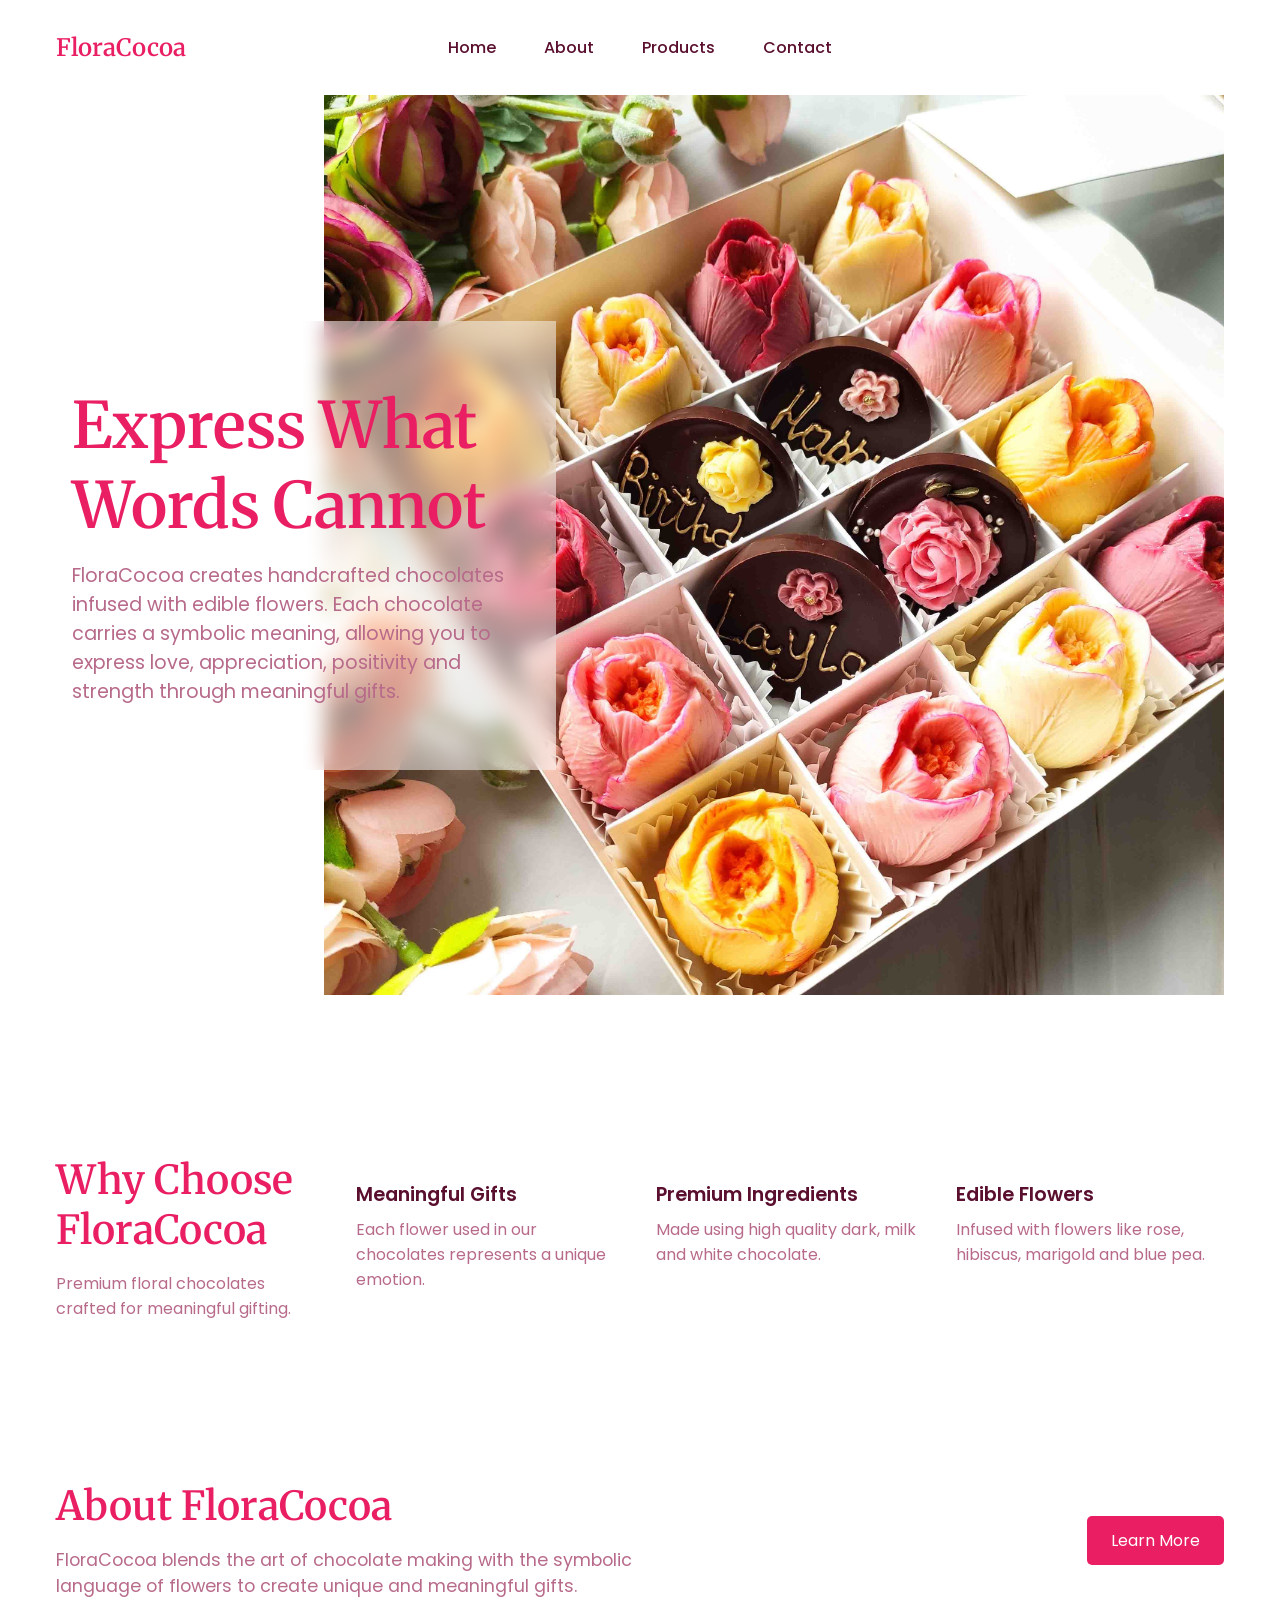
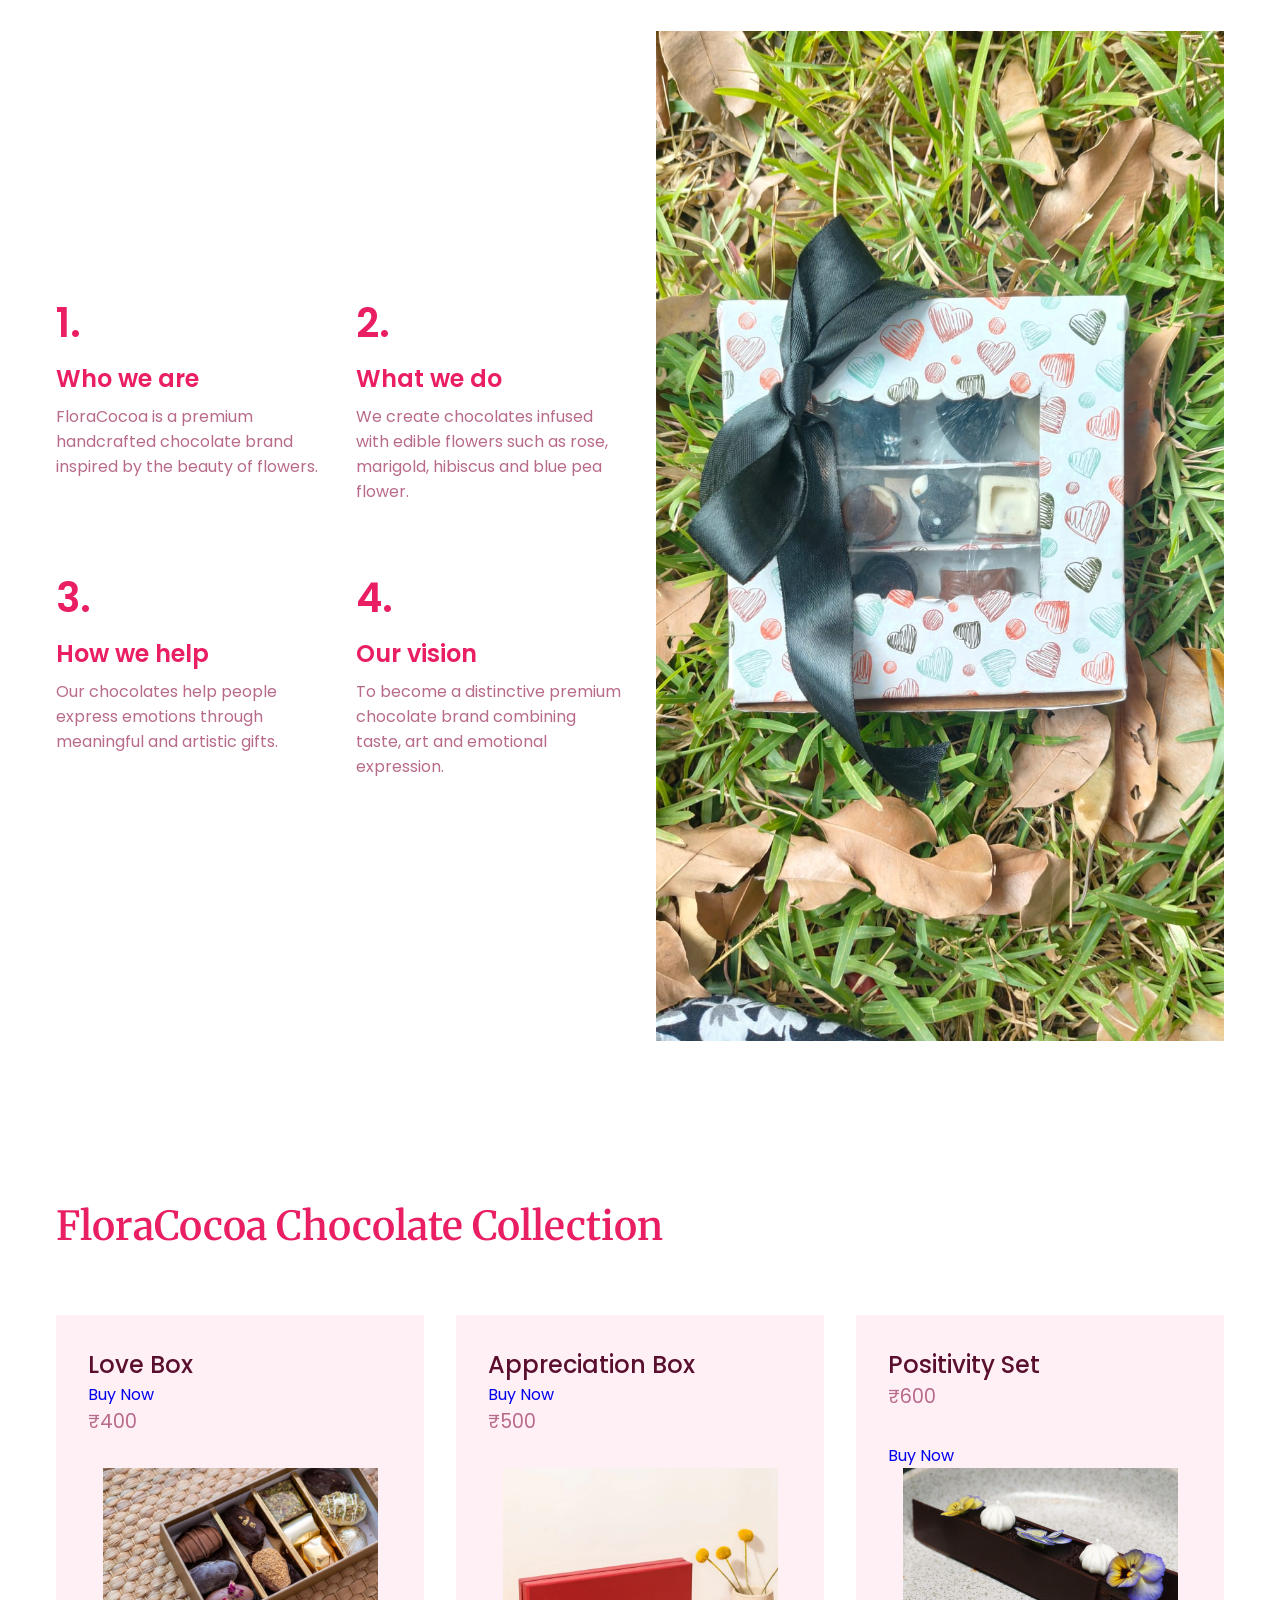
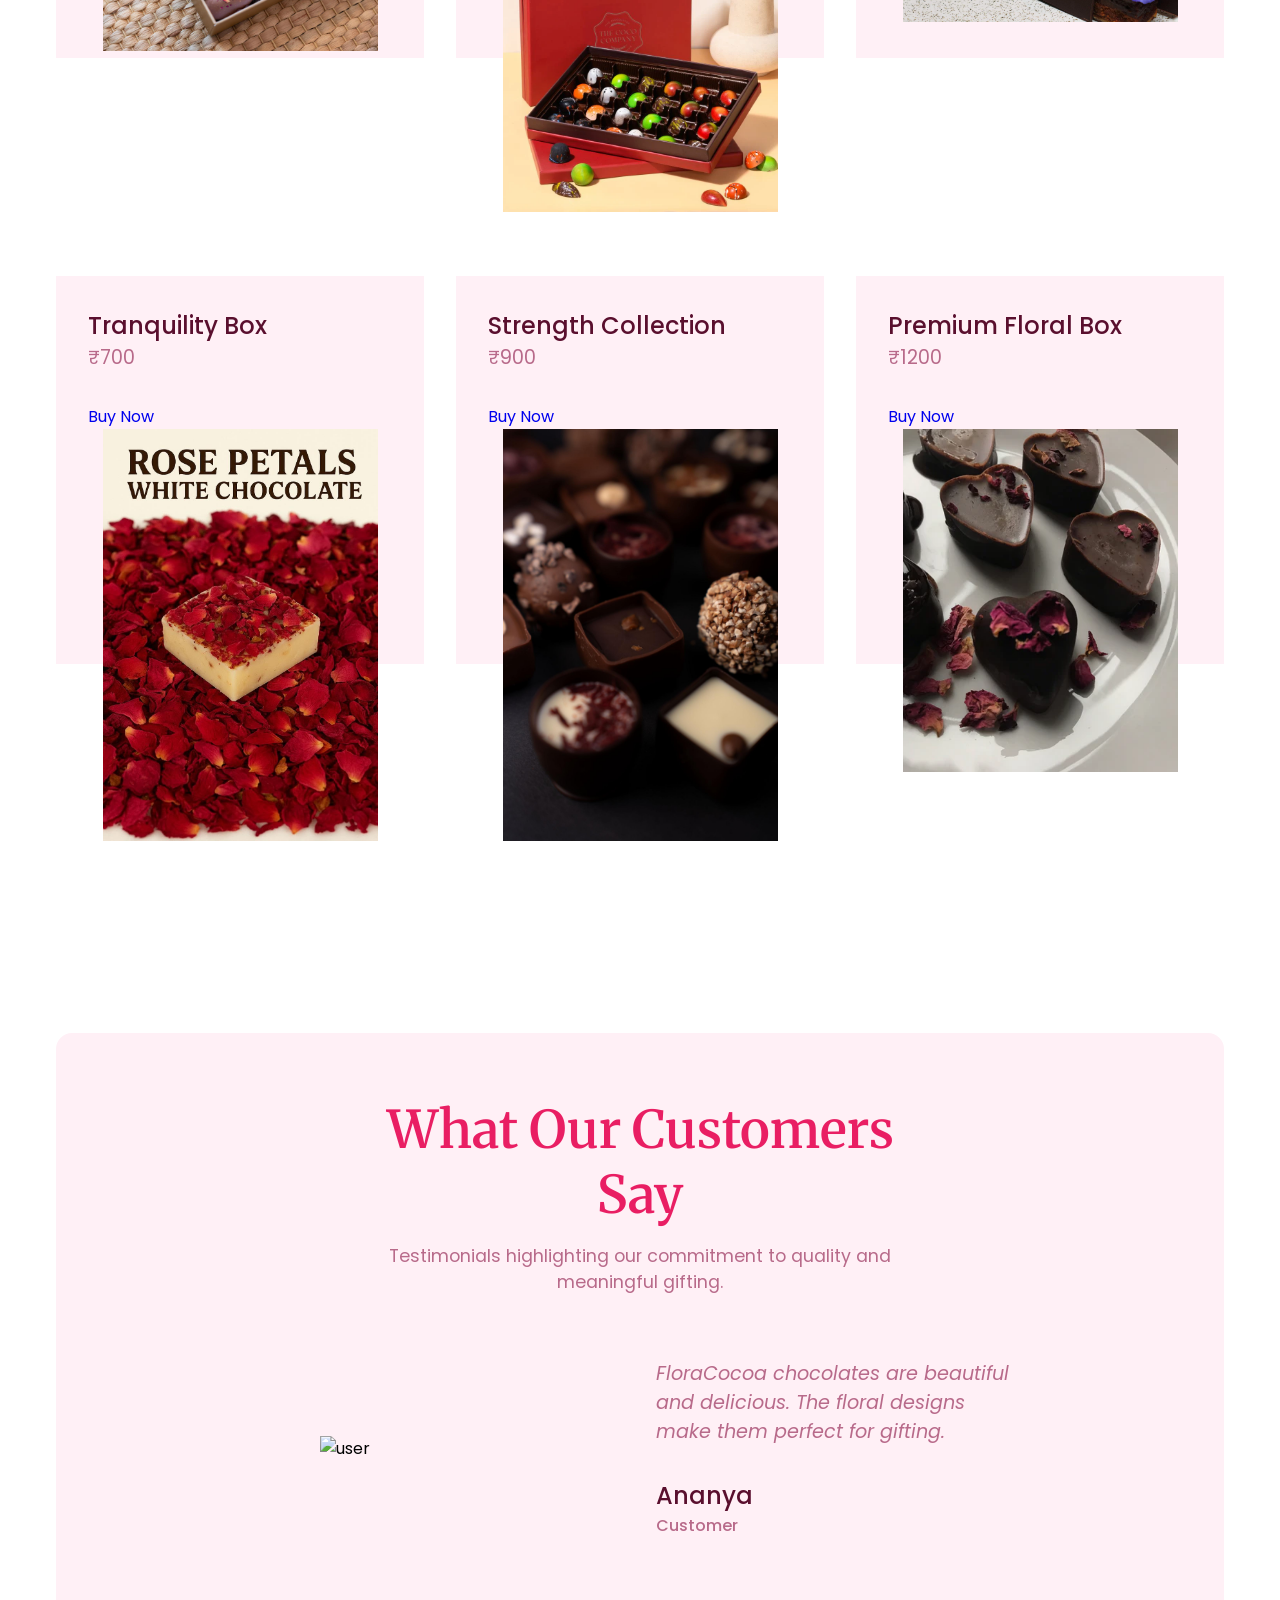
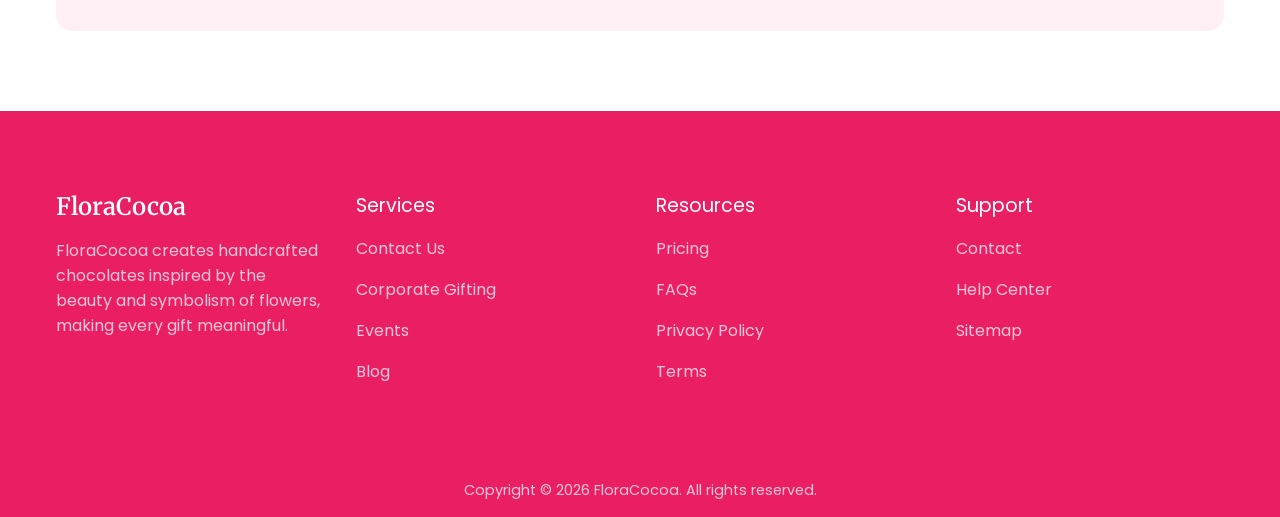
==== index.html @ 935d4919 "Add files via upload" ====
<!DOCTYPE html>
<html lang="en">
<head>
<meta charset="UTF-8">
<meta name="viewport" content="width=device-width, initial-scale=1.0">

<link href="https://cdn.jsdelivr.net/npm/remixicon@4.3.0/fonts/remixicon.css" rel="stylesheet"/>
<link rel="stylesheet" href="https://cdn.jsdelivr.net/npm/swiper@11/swiper-bundle.min.css"/>

<link rel="stylesheet" href="styles.css">

<title>FloraCocoa - Express What Words Cannot</title>

</head>

<body>

<nav>
<div class="nav__header">
<div class="nav__logo">
<a href="#" class="logo">FloraCocoa</a>
</div>

<div class="nav__menu__btn" id="menu-btn">
<i class="ri-menu-line"></i>
</div>
</div>

<ul class="nav__links" id="nav-links">
<li><a href="#home">Home</a></li>
<li><a href="#about">About</a></li>
<li><a href="#product">Products</a></li>
<li><a href="#contact">Contact</a></li>
</ul>

<div class="nav__search" id="nav-search">
<input type="text" placeholder="Search chocolates"/>
<span><i class="ri-search-2-line"></i></span>
</div>
</nav>


<header class="section__container header__container" id="home">

<div class="header__image">
<img src="assets/header.jpg" alt="Floral Chocolate">
</div>

<div class="header__content">
<div>
<h1>Express What Words Cannot</h1>

<p>
FloraCocoa creates handcrafted chocolates infused with edible flowers.
Each chocolate carries a symbolic meaning, allowing you to express
love, appreciation, positivity and strength through meaningful gifts.
</p>

</div>
</div>

</header>


<section class="section__container deals__container">

<div class="deals__card">
<h2 class="section__header">Why Choose FloraCocoa</h2>
<p>Premium floral chocolates crafted for meaningful gifting.</p>
</div>

<div class="deals__card">
<span><i class="ri-heart-line"></i></span>
<h4>Meaningful Gifts</h4>
<p>Each flower used in our chocolates represents a unique emotion.</p>
</div>

<div class="deals__card">
<span><i class="ri-cup-line"></i></span>
<h4>Premium Ingredients</h4>
<p>Made using high quality dark, milk and white chocolate.</p>
</div>

<div class="deals__card">
<span><i class="ri-flower-line"></i></span>
<h4>Edible Flowers</h4>
<p>Infused with flowers like rose, hibiscus, marigold and blue pea.</p>
</div>

</section>


<section class="section__container about__container" id="about">

<div class="about__header">

<div>
<h2 class="section__header">About FloraCocoa</h2>

<p class="section__description">
FloraCocoa blends the art of chocolate making with the symbolic
language of flowers to create unique and meaningful gifts.
</p>
</div>

<a href="learn.html" class="about__btn">Learn More</a>

</div>


<div class="about__content">

<div class="about__image">
<img src="assets/about.png" alt="Floral Chocolate">
</div>


<div class="about__grid">

<div class="about__card">
<h3>1.</h3>
<h4>Who we are</h4>
<p>
FloraCocoa is a premium handcrafted chocolate brand inspired
by the beauty of flowers.
</p>
</div>

<div class="about__card">
<h3>2.</h3>
<h4>What we do</h4>
<p>
We create chocolates infused with edible flowers such as rose,
marigold, hibiscus and blue pea flower.
</p>
</div>

<div class="about__card">
<h3>3.</h3>
<h4>How we help</h4>
<p>
Our chocolates help people express emotions through
meaningful and artistic gifts.
</p>
</div>

<div class="about__card">
<h3>4.</h3>
<h4>Our vision</h4>
<p>
To become a distinctive premium chocolate brand combining
taste, art and emotional expression.
</p>
</div>

</div>

</div>

</section>



<section class="section__container product__container" id="product">

<h2 class="section__header">FloraCocoa Chocolate Collection</h2>

<div class="product__grid">

<div class="product__card">
<h4>Love Box</h4>
<a href="payment.html">Buy Now</a>
<p>₹400</p>
<img src="assets/chocolate1.jpg" alt="Love Box">
</div>

<div class="product__card">
<h4>Appreciation Box</h4>
<a href="payment.html">Buy Now</a>
<p>₹500</p>
<img src="assets/chocolate2.jpg" alt="Appreciation Box">
</div>

<div class="product__card">
<h4>Positivity Set</h4>
<p>₹600</p>
<a href="payment.html">Buy Now</a>
<img src="assets/chocolate3.jpg" alt="Positivity Set">
</div>

<div class="product__card">
<h4>Tranquility Box</h4>
<p>₹700</p>
<a href="payment.html">Buy Now</a>
<img src="assets/chocolate4.jpg" alt="Tranquility Box">
</div>

<div class="product__card">
<h4>Strength Collection</h4>
<p>₹900</p>
<a href="payment.html">Buy Now</a>
<img src="assets/chocolate5.jpg" alt="Strength Collection">
</div>

<div class="product__card">
<h4>Premium Floral Box</h4>
<p>₹1200</p>
<a href="payment.html">Buy Now</a>
<img src="assets/chocolate6.jpg" alt="Premium Box">
</div>

</div>

</section>



<section class="section__container client__container">

<div class="client__content">

<h2 class="section__header">What Our Customers Say</h2>

<p class="section__description">
Testimonials highlighting our commitment to quality and meaningful gifting.
</p>


<div class="swiper">

<div class="swiper-wrapper">

<div class="swiper-slide">
<div class="client__card">
<img src="assets/user1.jpg" alt="user">
<div>
<p>
FloraCocoa chocolates are beautiful and delicious.
The floral designs make them perfect for gifting.
</p>
<h4>Ananya</h4>
<h5>Customer</h5>
</div>
</div>
</div>

<div class="swiper-slide">
<div class="client__card">
<img src="assets/user2.jpg" alt="user">
<div>
<p>
The symbolism behind each chocolate makes the gift
very meaningful. Loved the packaging too.
</p>
<h4>Rahul</h4>
<h5>Entrepreneur</h5>
</div>
</div>
</div>

</div>

</div>

</div>

</section>



<footer class="footer" id="contact">

<div class="section__container footer__container">

<div class="footer__col">

<div class="footer__logo">
<a href="#" class="logo">FloraCocoa</a>
</div>

<p>
FloraCocoa creates handcrafted chocolates inspired by
the beauty and symbolism of flowers, making every gift meaningful.
</p>

<ul class="footer__socials">
<li><a href="#"><i class="ri-facebook-fill"></i></a></li>
<li><a href="#"><i class="ri-twitter-fill"></i></a></li>
<li><a href="#"><i class="ri-instagram-fill"></i></a></li>
</ul>

</div>


<div class="footer__col">
<h4>Services</h4>
<ul class="footer__links">
<li><a href="#">Contact Us</a></li>
<li><a href="#">Corporate Gifting</a></li>
<li><a href="#">Events</a></li>
<li><a href="#">Blog</a></li>
</ul>
</div>


<div class="footer__col">
<h4>Resources</h4>
<ul class="footer__links">
<li><a href="#">Pricing</a></li>
<li><a href="#">FAQs</a></li>
<li><a href="#">Privacy Policy</a></li>
<li><a href="#">Terms</a></li>
</ul>
</div>


<div class="footer__col">
<h4>Support</h4>
<ul class="footer__links">
<li><a href="#">Contact</a></li>
<li><a href="#">Help Center</a></li>
<li><a href="#">Sitemap</a></li>
</ul>
</div>

</div>


<div class="footer__bar">
Copyright © 2026 FloraCocoa. All rights reserved.
</div>

</footer>


<script src="https://unpkg.com/scrollreveal"></script>
<script src="https://cdn.jsdelivr.net/npm/swiper@11/swiper-bundle.min.js"></script>

<script src="main.js"></script>

</body>
</html>
---- styles.css ----
@import url("https://fonts.googleapis.com/css2?family=Merriweather:ital,wght@0,300;0,400;0,700;0,900;1,300;1,400;1,700;1,900&family=Poppins:ital,wght@0,100;0,200;0,300;0,400;0,500;0,600;0,700;0,800;0,900;1,100;1,200;1,300;1,400;1,500;1,600;1,700;1,800;1,900&display=swap");

:root {
  --primary-color: #e91e63;
  --text-dark: #5a0f2e;
  --text-light: #b86a8a;
  --extra-light: #fff0f6;
  --white: #ffffff;
  --max-width: 1200px;
  --header-font: "Merriweather", serif;
}

* {
  padding: 0;
  margin: 0;
  box-sizing: border-box;
}

.section__container {
  max-width: var(--max-width);
  margin: auto;
  padding: 5rem 1rem;
}

.section__header {
  margin-bottom: 1rem;
  font-size: 2.5rem;
  font-weight: 600;
  font-family: var(--header-font);
  color: var(--primary-color);
}

.section__description {
  font-size: 1.1rem;
  color: var(--text-light);
}

.logo {
  font-size: 1.5rem;
  font-weight: 600;
  font-family: var(--header-font);
}

img {
  display: flex;
  width: 100%;
}

a {
  text-decoration: none;
  transition: 0.3s;
}

ul {
  list-style: none;
}

html,
body {
  scroll-behavior: smooth;
}

body {
  font-family: "Poppins", sans-serif;
}

nav {
  position: fixed;
  isolation: isolate;
  width: 100%;
  max-width: var(--max-width);
  margin-inline: auto;
  z-index: 9;
}

.nav__header {
  padding: 1rem;
  width: 100%;
  display: flex;
  align-items: center;
  justify-content: space-between;
  background-color: var(--primary-color);
}

.nav__logo .logo {
  color: var(--white);
}

.nav__menu__btn {
  font-size: 1.5rem;
  color: var(--white);
  cursor: pointer;
}

.nav__links {
  position: absolute;
  top: 65px;
  left: 0;
  width: 100%;
  padding: 2rem;
  display: flex;
  align-items: center;
  justify-content: center;
  flex-direction: column;
  gap: 2rem;
  background-color: var(--primary-color);
  transition: 0.5s;
  z-index: -1;
  transform: translateY(-100%);
}

.nav__links.open {
  transform: translateY(0);
}

.nav__links a {
  font-weight: 500;
  color: var(--white);
}

.nav__search {
  display: none;
}

.header__container {
  display: grid;
  overflow: hidden;
}

.header__image {
  grid-area: 1/1/2/2;
}

.header__image img {
  max-width: 900px;
  margin-left: auto;
}

.header__content {
  grid-area: 1/1/2/2;
  display: flex;
  align-items: center;
}

.header__content > div {
  max-width: 500px;
  padding: 4rem 1rem;
  background-color: rgba(255, 255, 255, 0.5);
  backdrop-filter: blur(10px);
}

.header__content h1 {
  margin-bottom: 1rem;
  font-size: 4rem;
  font-weight: 600;
  font-family: var(--header-font);
  color: var(--primary-color);
}

.header__content p {
  font-size: 1.2rem;
  color: var(--text-light);
}

.deals__container {
  display: grid;
  gap: 2rem;
}

.deals__card span {
  display: inline-block;
  margin-bottom: 0.5rem;
  font-size: 2rem;
}

.deals__card h4 {
  margin-bottom: 0.5rem;
  font-size: 1.2rem;
  font-weight: 600;
  color: var(--text-dark);
}

.deals__card p {
  color: var(--text-light);
}

.about__header {
  display: flex;
  flex-direction: column;
  gap: 2rem;
}

.about__header .section__description {
  max-width: 600px;
}

.about__btn {
  width: fit-content;
  padding: 0.75rem 1.5rem;
  outline: none;
  border: none;
  font-size: 1rem;
  color: var(--white);
  white-space: nowrap;
  background-color: var(--primary-color);
  border-radius: 5px;
  transition: 0.3s;
  cursor: pointer;
}

.about__content {
  margin-top: 2rem;
  display: grid;
  gap: 2rem;
}

.about__grid {
  display: grid;
  gap: 2rem;
}

.about__image {
  overflow: hidden;
}

.about__card h3 {
  margin-bottom: 0.5rem;
  font-size: 2.5rem;
  font-weight: 600;
  color: var(--primary-color);
}

.about__card h4 {
  margin-bottom: 0.5rem;
  font-size: 1.5rem;
  font-weight: 600;
  color: var(--primary-color);
}

.about__card p {
  color: var(--text-light);
}

.product__grid {
  margin-top: 4rem;
  display: grid;
  gap: 2rem;
}

.product__card {
  position: relative;
  isolation: isolate;
  padding: 2rem;
}

.product__card::before {
  position: absolute;
  content: "";
  top: 0;
  left: 0;
  width: 100%;
  height: 65%;
  background-color: var(--extra-light);
  z-index: -1;
  transition: 0.3s;
}

.product__card:hover::before {
  height: 100%;
}

.product__card h4 {
  font-size: 1.5rem;
  font-weight: 500;
  color: var(--text-dark);
}

.product__card p {
  margin-bottom: 2rem;
  font-size: 1.2rem;
  color: var(--text-light);
}

.product__card img {
  max-width: 275px;
  margin-inline: auto;
}

.client__content {
  padding: 4rem 1rem;
  background-color: var(--extra-light);
  border-radius: 1rem;
}

.client__content :is(.section__header, .section__description) {
  max-width: 550px;
  margin-inline: auto;
  text-align: center;
}

.client__content .section__header {
  font-size: 3.25rem;
}

.swiper {
  margin-top: 4rem;
  width: 100%;
}

.client__card {
  display: grid;
  gap: 2rem;
  max-width: 750px;
  margin-inline: auto;
  text-align: center;
}

.client__card img {
  max-width: 250px;
  margin-inline: auto;
}

.client__card p {
  margin-bottom: 2rem;
  font-size: 1.2rem;
  color: var(--text-light);
  font-style: italic;
}

.client__card h4 {
  font-size: 1.5rem;
  font-weight: 500;
  color: var(--text-dark);
}

.client__card h5 {
  font-size: 1rem;
  font-weight: 500;
  color: var(--text-light);
}

.footer {
  background-color: var(--primary-color);
}

.footer__container {
  display: grid;
  gap: 4rem 2rem;
}

.footer__logo {
  margin-bottom: 1rem;
}

.footer__logo .logo {
  color: var(--white);
}

.footer__col p {
  margin-bottom: 2rem;
  color: var(--extra-light);
  opacity: 0.8;
}

.footer__socials {
  display: flex;
  align-items: center;
  gap: 1rem;
}

.footer__socials a {
  font-size: 1.5rem;
  color: var(--white);
}

.footer__socials a:hover {
  opacity: 0.5;
}

.footer__col h4 {
  margin-bottom: 1rem;
  font-size: 1.2rem;
  font-weight: 400;
  color: var(--white);
}

.footer__links {
  display: grid;
  gap: 1rem;
}

.footer__links a {
  color: var(--extra-light);
  opacity: 0.8;
}

.footer__links a:hover {
  opacity: 1;
}

.footer__bar {
  padding: 1rem;
  font-size: 0.9rem;
  color: var(--extra-light);
  opacity: 0.8;
  text-align: center;
}

@media (width > 540px) {
  .deals__container {
    grid-template-columns: repeat(2, 1fr);
  }

  .about__grid {
    grid-template-columns: repeat(2, 1fr);
  }

  .product__grid {
    grid-template-columns: repeat(2, 1fr);
  }

  .footer__container {
    grid-template-columns: repeat(2, 1fr);
  }
}

@media (width > 768px) {
  nav {
    position: static;
    padding: 2rem 1rem;
    display: flex;
    align-items: center;
    justify-content: space-between;
    gap: 2rem;
  }

  .nav__header {
    flex: 1;
    padding: 0;
    background-color: transparent;
  }

  .nav__menu__btn {
    display: none;
  }

  .nav__logo .logo {
    color: var(--primary-color);
  }

  .nav__links {
    position: static;
    padding: 0;
    width: fit-content;
    flex-direction: row;
    gap: 3rem;
    background-color: transparent;
    transform: none;
  }

  .nav__links a {
    color: var(--text-dark);
  }

  .nav__links a:hover {
    color: var(--primary-color);
  }

  .nav__search {
    flex: 1;
    display: flex;
    align-items: center;
    justify-content: flex-end;
    gap: 1rem;
  }

  .nav__search input {
    padding-block: 5px;
    outline: none;
    border: none;
    width: 0;
    font-size: 1rem;
    color: var(--text-dark);
    border-bottom: 1px solid var(--text-light);
    transition: 0.3s;
  }

  .nav__search.open input {
    width: 100%;
    max-width: 15rem;
  }

  .nav__search span {
    font-size: 1.5rem;
    font-weight: 500;
    color: var(--text-dark);
    cursor: pointer;
  }

  .header__container {
    padding-top: 0;
  }

  .deals__container {
    grid-template-columns: repeat(3, 1fr);
  }

  .deals__card:nth-child(1) {
    grid-column: 1/4;
  }

  .about__header {
    flex-direction: row;
    align-items: center;
    justify-content: space-between;
  }

  .about__content {
    grid-template-columns: repeat(2, 1fr);
    align-items: center;
  }

  .about__image {
    grid-area: 1/2/2/3;
  }

  .product__grid {
    grid-template-columns: repeat(3, 1fr);
  }

  .client__card {
    grid-template-columns: repeat(2, 1fr);
    align-items: center;
    text-align: left;
  }

  .footer__container {
    grid-template-columns: repeat(4, 1fr);
  }
}

@media (width > 1024px) {
  .deals__container {
    grid-template-columns: repeat(4, 1fr);
  }

  .deals__card:nth-child(1) {
    grid-column: unset;
  }

  .about__grid {
    gap: 4rem 2rem;
  }
}
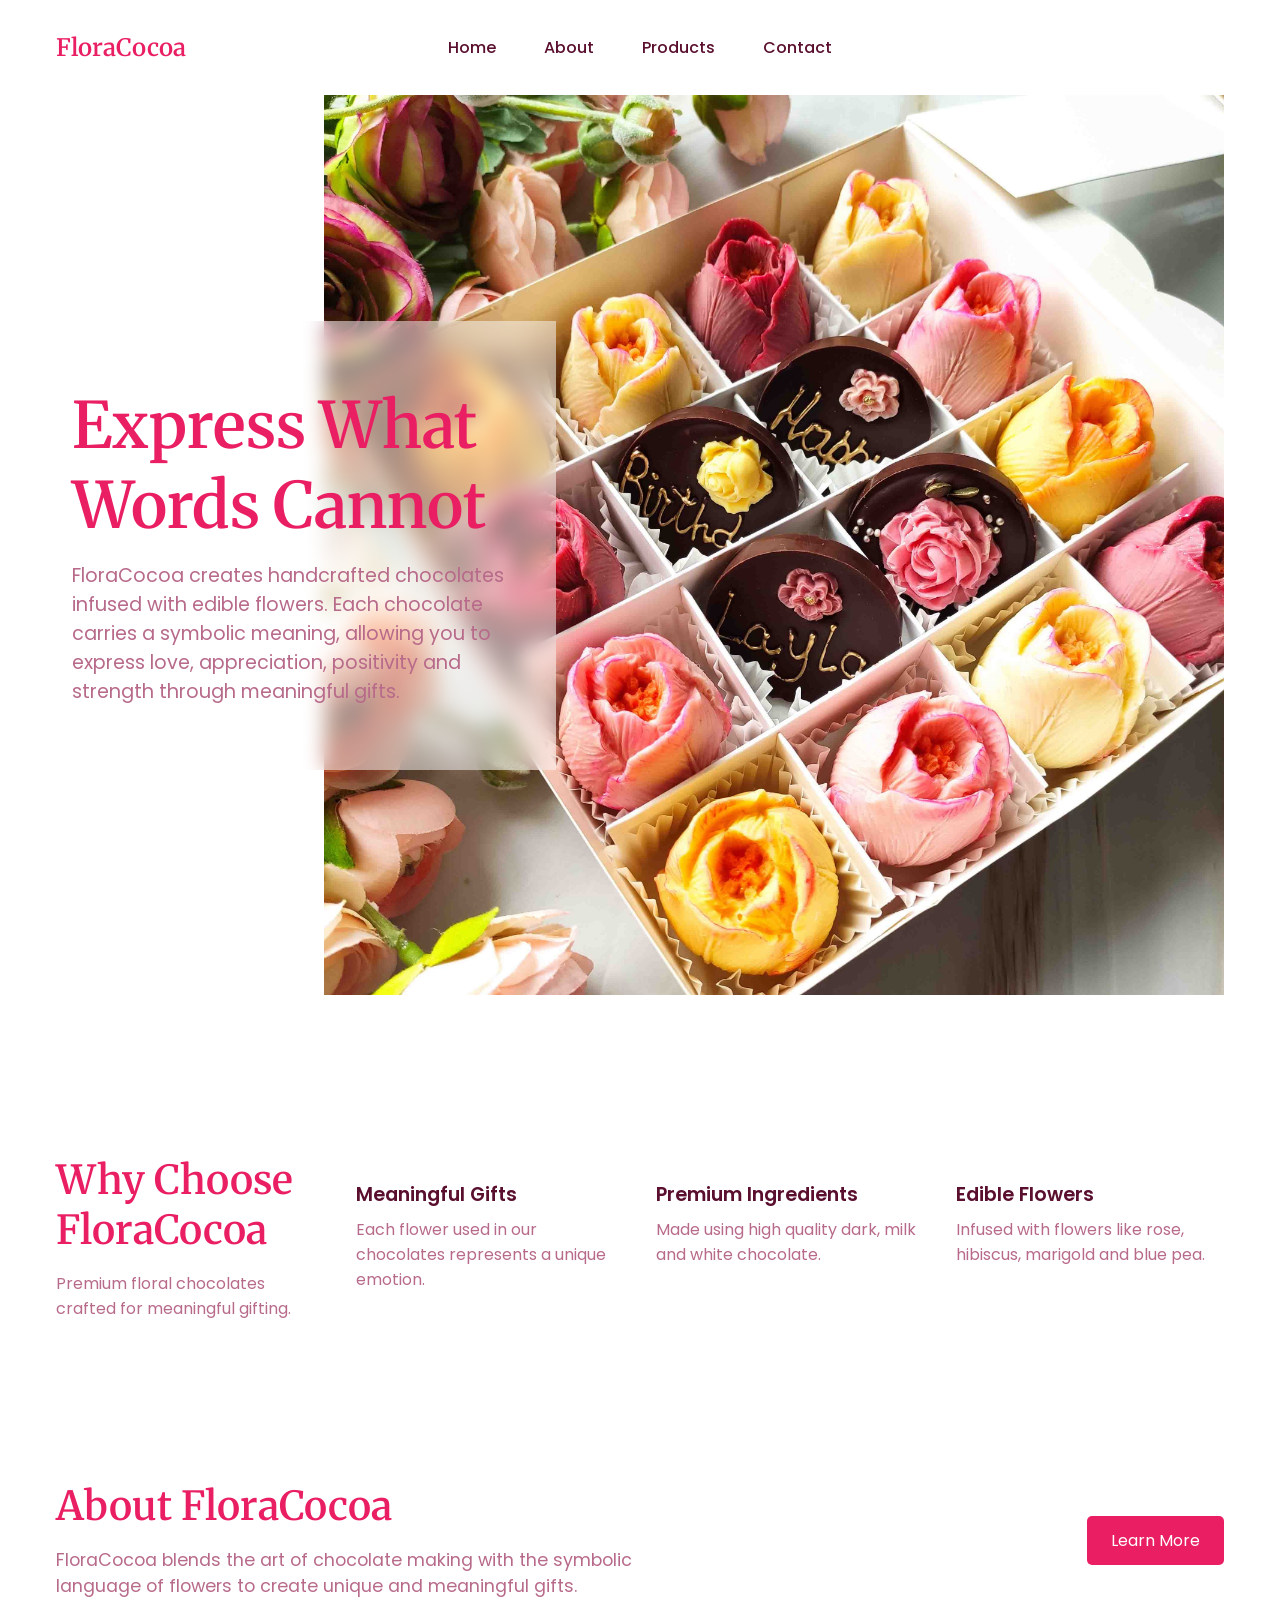
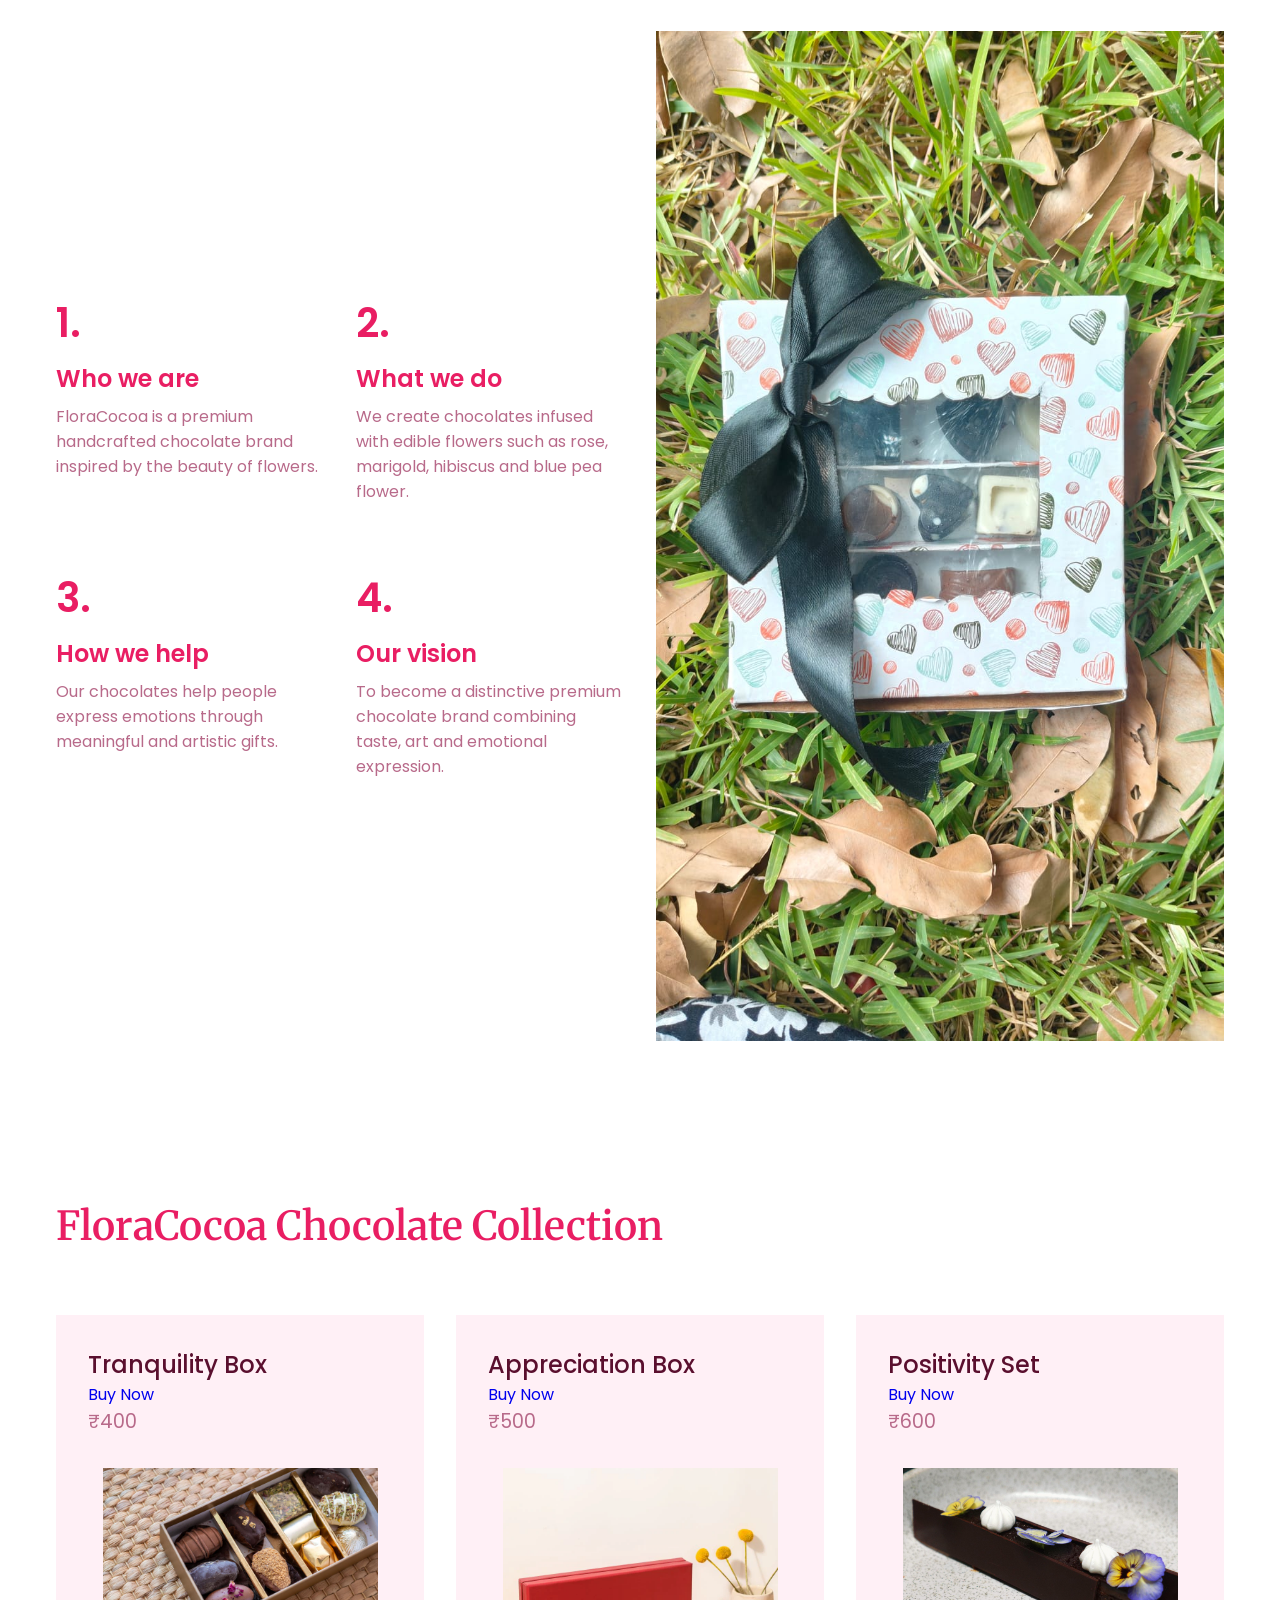
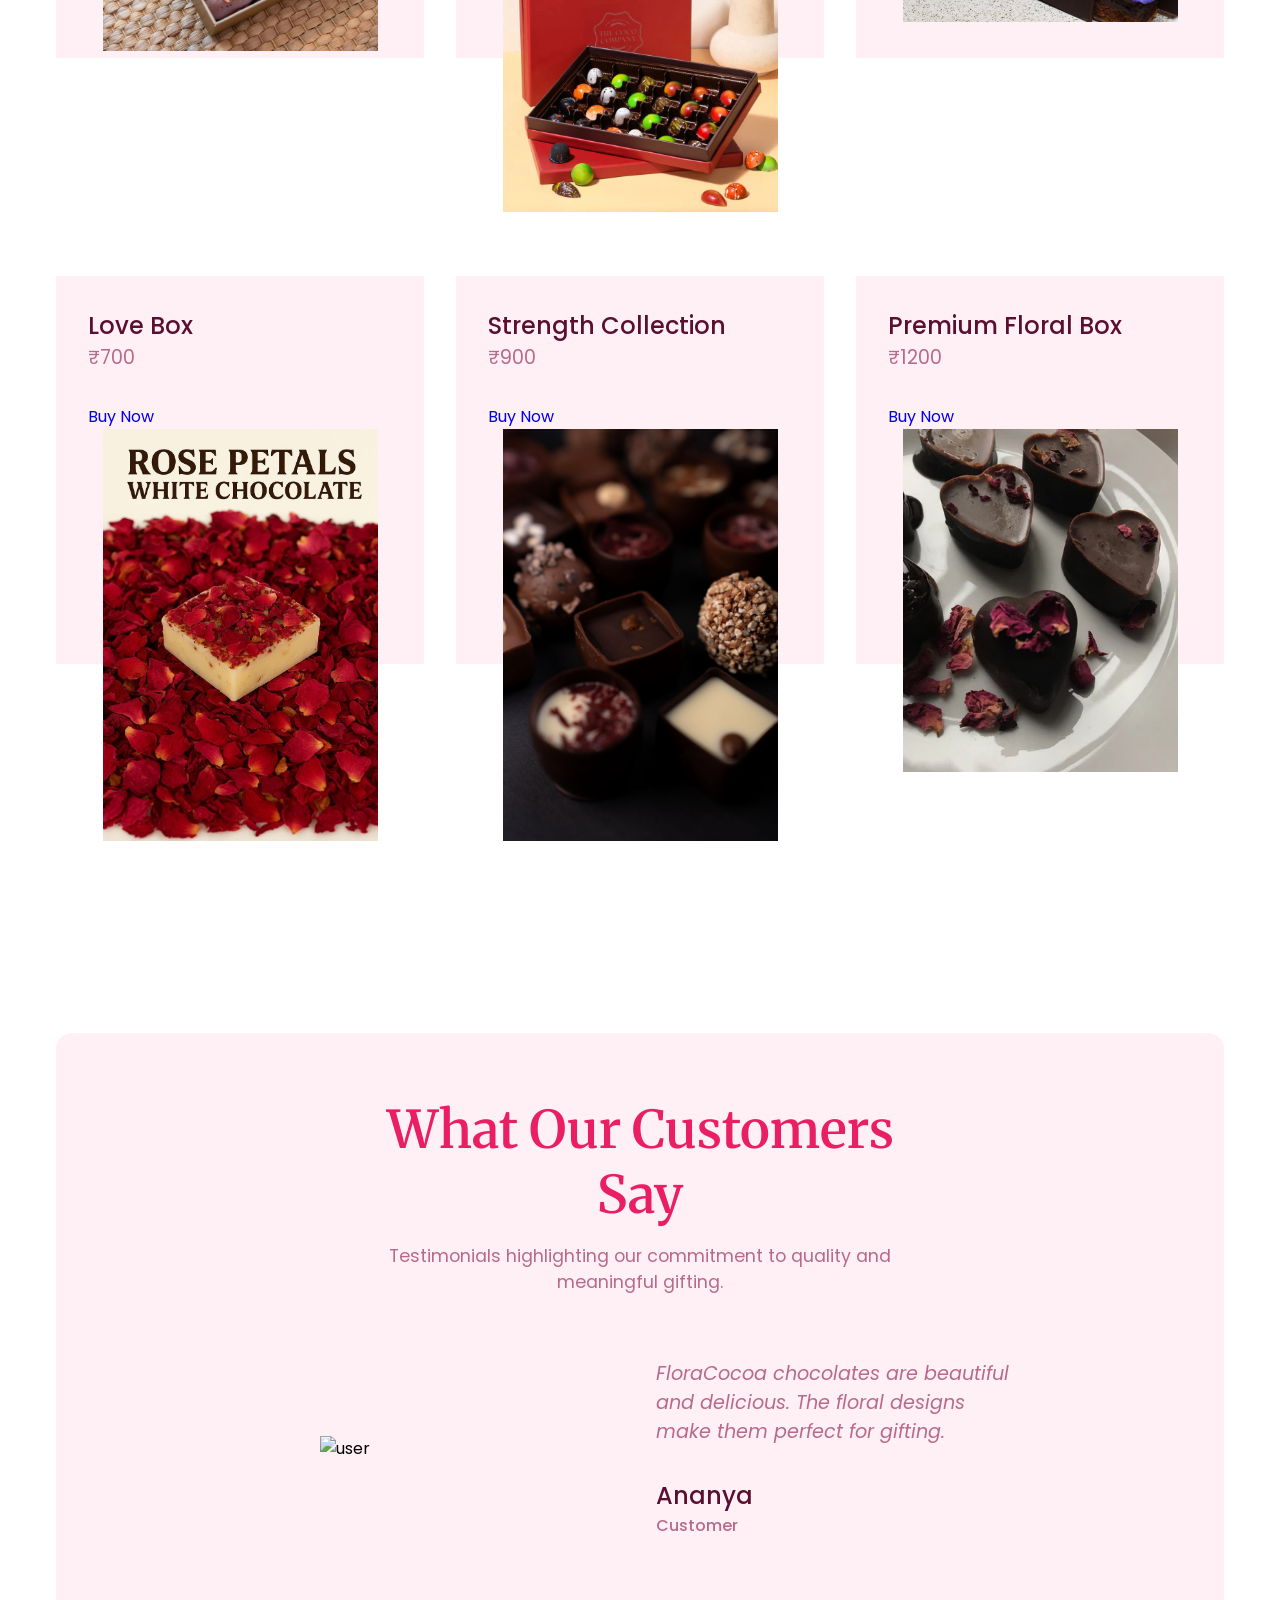
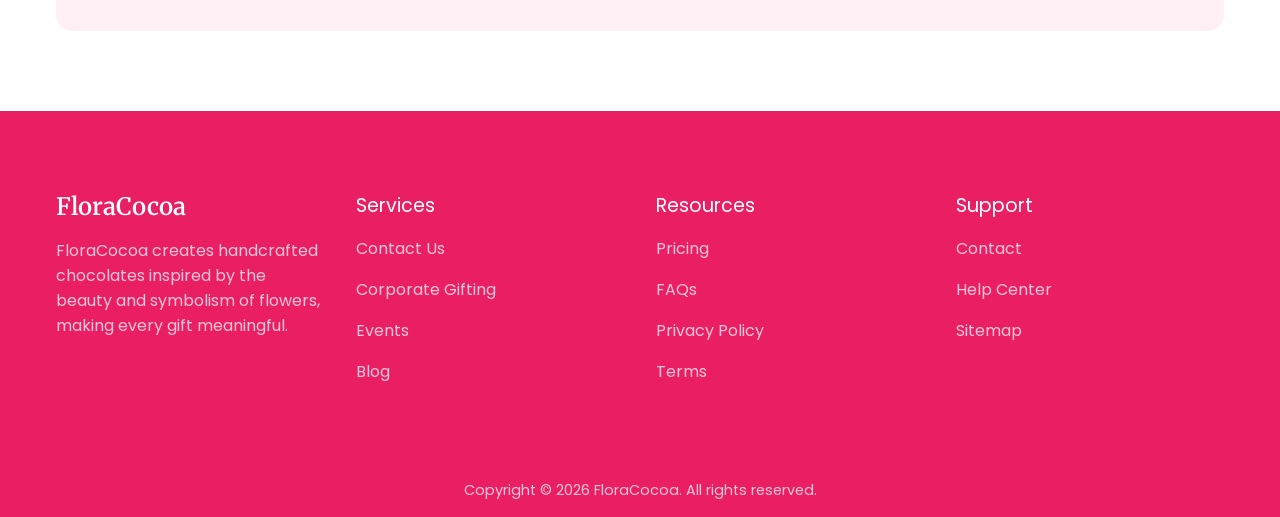
==== commit 2b773b4a: "Fix HTML encoding issues in index.html" ====
--- a/index.html
+++ b/index.html
@@ -168,44 +168,44 @@
 <div class="product__grid">
 
 <div class="product__card">
-<h4>Love Box</h4>
-<a href="payment.html">Buy Now</a>
+<h4>Tranquility Box</h4>
+<a href="payment.html" class="buy-btn">Buy Now</a>
 <p>₹400</p>
 <img src="assets/chocolate1.jpg" alt="Love Box">
 </div>
 
 <div class="product__card">
 <h4>Appreciation Box</h4>
-<a href="payment.html">Buy Now</a>
+<a href="payment.html" class="buy-btn">Buy Now</a>
 <p>₹500</p>
 <img src="assets/chocolate2.jpg" alt="Appreciation Box">
 </div>
 
 <div class="product__card">
 <h4>Positivity Set</h4>
+    <a href="payment.html" class="buy-btn">Buy Now</a>
 <p>₹600</p>
-<a href="payment.html">Buy Now</a>
 <img src="assets/chocolate3.jpg" alt="Positivity Set">
 </div>
 
 <div class="product__card">
-<h4>Tranquility Box</h4>
+<h4>Love Box</h4>
 <p>₹700</p>
-<a href="payment.html">Buy Now</a>
+<a href="payment.html" class="buy-btn">Buy Now</a>
 <img src="assets/chocolate4.jpg" alt="Tranquility Box">
 </div>
 
 <div class="product__card">
 <h4>Strength Collection</h4>
 <p>₹900</p>
-<a href="payment.html">Buy Now</a>
+<a href="payment.html" class="buy-btn">Buy Now</a>
 <img src="assets/chocolate5.jpg" alt="Strength Collection">
 </div>
 
 <div class="product__card">
 <h4>Premium Floral Box</h4>
 <p>₹1200</p>
-<a href="payment.html">Buy Now</a>
+<a href="payment.html" class="buy-btn">Buy Now</a>
 <img src="assets/chocolate6.jpg" alt="Premium Box">
 </div>
 
@@ -339,4 +339,4 @@
 <script src="main.js"></script>
 
 </body>
-</html>+</html>
